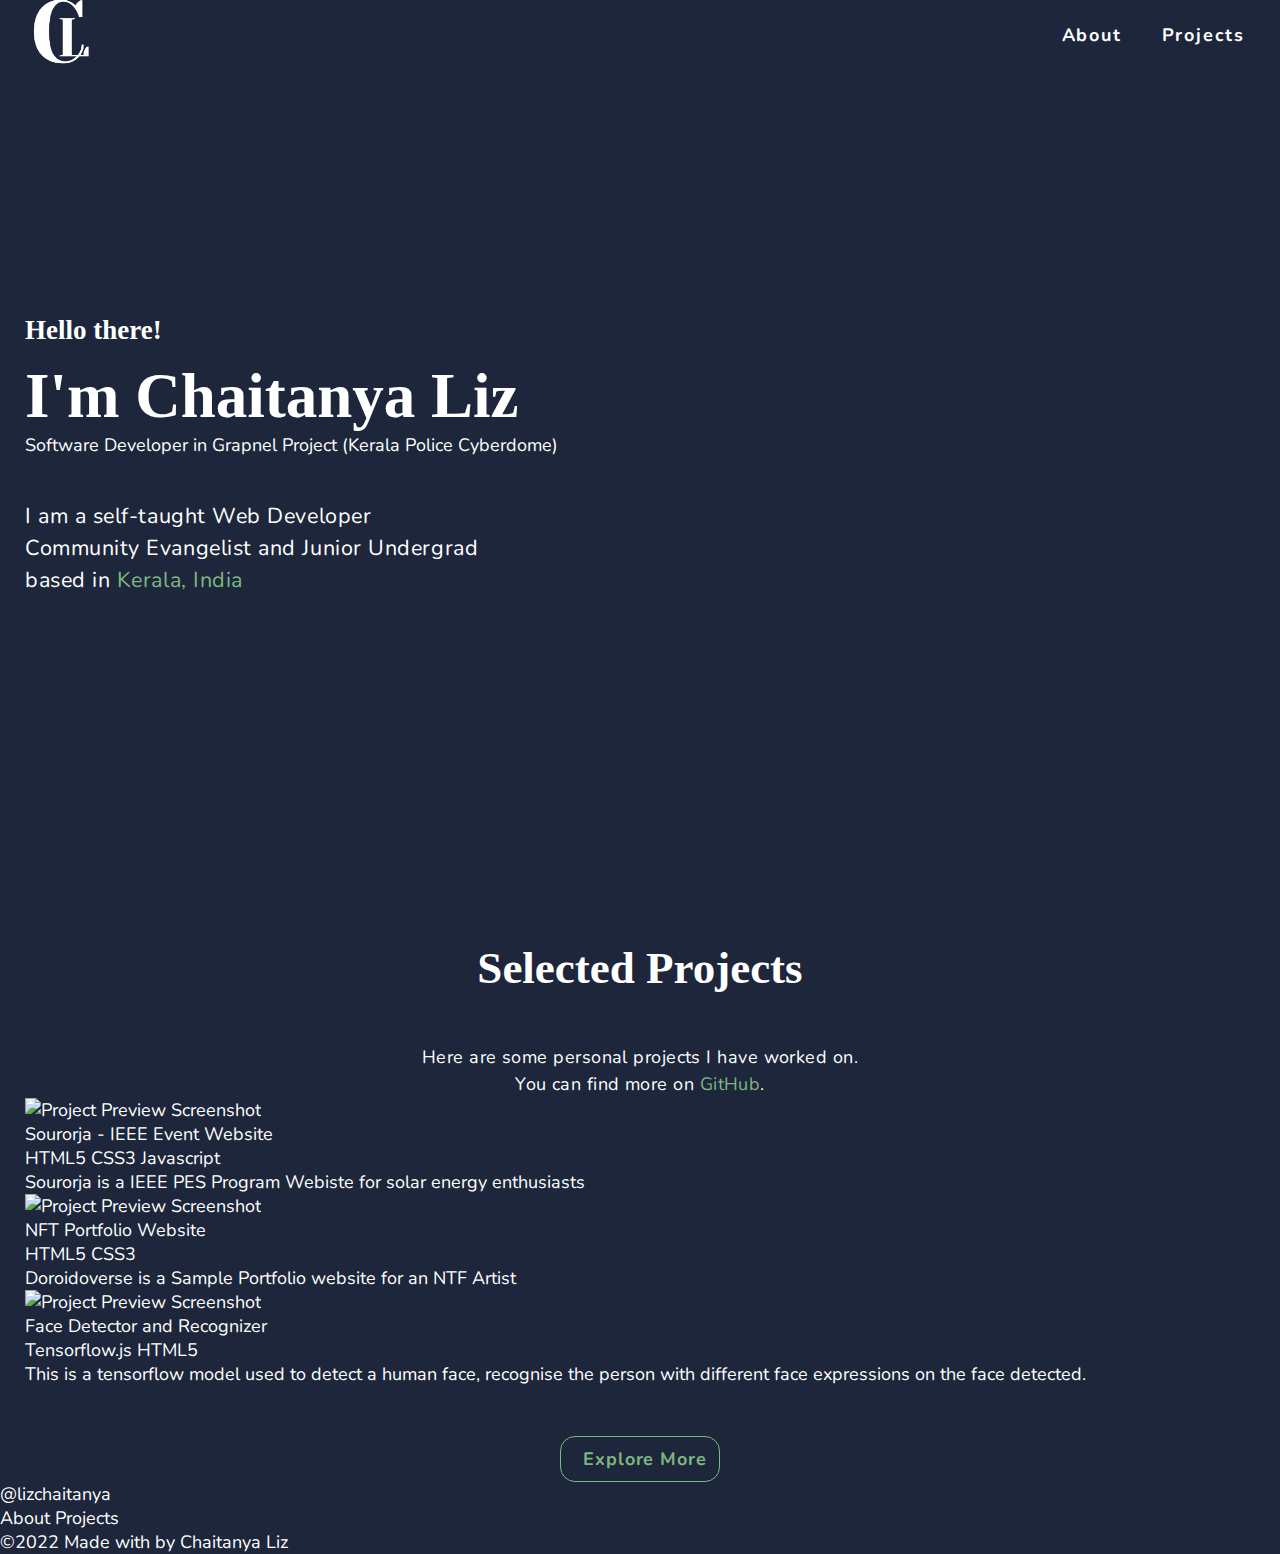
==== index.html @ b1881e9a "add about intro" ====
<!DOCTYPE html>
<html lang="en">

    <head>
        <title>Chaitanya Liz</title>
        
        <meta charset="UTF-8">
        <meta http-equiv="X-UA-Compatible" content="IE=edge">
        <meta name="viewport" content="width=device-width, initial-scale=1, shrink-to-fit=no">

        <link rel="canonical" href="https://lizchaitanya.live" />

        <link rel="preconnect" href="https://fonts.googleapis.com">
        <link rel="preconnect" href="https://fonts.gstatic.com" crossorigin>
        <link href="https://fonts.googleapis.com/css2?family=Nunito&family=Permanent+Marker&display=swap" rel="stylesheet">


        <link rel="stylesheet"
            href="https://cdnjs.cloudflare.com/ajax/libs/font-awesome/5.15.3/css/all.min.css"
            integrity="sha512-iBBXm8fW90+nuLcSKlbmrPcLa0OT92xO1BIsZ+ywDWZCvqsWgccV3gFoRBv0z+8dLJgyAHIhR35VZc2oM/gI1w=="
            crossorigin="anonymous" referrerpolicy="no-referrer" />

        <link rel="stylesheet" href="./css/main.css" type="text/css">
        <link rel="stylesheet" href="./css/header.css" type="text/css">
        <link rel="stylesheet" href="./css/home.css" type="text/css">
        <link rel="stylesheet" href="./css/projects.css" type="text/css">
        <link rel="stylesheet" href="./css/footer.css" type="text/css">

        <!-- favicon -->
        <link rel="apple-touch-icon" sizes="180x180" href="./favicon_io/apple-touch-icon.png">
        <link rel="icon" type="image/png" sizes="32x32" href="./favicon_io/favicon-32x32.png">
        <link rel="icon" type="image/png" sizes="16x16" href="./favicon_io/favicon-16x16.png">
        <link rel="manifest" href="./favicon_io/site.webmanifest">
        
        <meta name="msapplication-TileColor" content="#da532c">
        <meta name="theme-color" content="#ffffff">

        <!--Font Awesome-->
        <script src="https://kit.fontawesome.com/1117d180a4.js" crossorigin="anonymous"></script>

    </head>

    <body>
        <header class="header">
            <a href="/"><img src="./logo.png" width="100"></a>
            <nav class="nav">
                <div class="toggle"><i class="fas fa-bars"></i></div>
                <ul class="nav-menu">
                    <li class="nav-item"><a href="about.html">About</a></li>
                    <li class="nav-item"><a href="projects.html">Projects</a></li>
                </ul>
            </nav>
        </header>

        <main class="main-container home-section">
            <section id="home">
                <div class="landing-page-details">
                    <h1 class="small-title">Hello there!</h1>
                    <h2 class="big-title">I'm Chaitanya Liz</h2>
                    <h4 class="medium-title">Software Developer in Grapnel Project (Kerala Police Cyberdome)</h4>
                    <div class="short-bio">
                        <p>I am a self-taught Web Developer<br/>Community Evangelist and Junior Undergrad
                            <br/>based in <a class="green">Kerala, India</a></p>
                    </div>
                </div>
                <div class="landing-page-socials">
                    <ul>
                        <li class="social-link">
                            <a href="https://www.linkedin.com/in/lizchaitanya" aria-label="LinkedIn"
                                target="_blank">
                                <i class="fab fa-linkedin-in"></i>
                            </a>
                        </li>
                        <li class="social-link">
                            <a href="https://github.com/CLiz17" aria-label="GitHub"
                                target="_blank">
                                <i class="fab fa-github"></i>
                            </a>
                        </li>
                        <li class="social-link">
                            <a href="https://twitter.com/lizchaitanya" aria-label="Twitter"
                                target="_blank">
                                <i class="fab fa-twitter"></i>
                            </a>
                        </li>
                        <li class="social-link">
                            <a href="https://www.instagram.com/lizchaitanya/" aria-label="Instagram"
                                target="_blank">
                                <i class="fab fa-instagram"></i>
                            </a>
                        </li>
                        <li class="social-link">
                            <a href="https://www.youtube.com/channel/UChRjZZFEoZKk3LlcdcoYLPg" aria-label="Instagram"
                                target="_blank">
                                <i class="fab fa-youtube"></i>
                            </a>
                        </li>
                    </ul>
                </div>
            </section>
            <section class="projects" id="select-projects">
                <h2>Selected Projects</h2>
                <p class="section-description">
                    Here are some personal projects I have worked on.<br>
                    You can find more on <a class="green"
                        href="https://github.com/CLiz17">GitHub</a>.
                </p>
                <div class="project-cards-container">
                    <div class="card">
                        <img src="./project/sourorja.png"
                            alt="Project Preview Screenshot" class="card-preview-img">
                        <div class="card-info">
                            <div class="title-and-links">
                                <span class="project-title">
                                    Sourorja - IEEE Event Website 
                                </span>
                                <div class="project-links">
                                    <a href="http://sourorja2.0.ieeesbnssce.org/">
                                        <i class="fas fa-external-link-alt"></i>
                                    </a>
                                    <a href="https://github.com/CLiz17/Sourorja-2.0">
                                        <i class="fab fa-github"></i>
                                    </a>
                                </div>
                            </div>
                            <div class="project-skills">
                                <span>HTML5</span>
                                <span>CSS3</span>
                                <span>Javascript</span>
                            </div>
                            <p class="project-description">
                                Sourorja is a IEEE PES Program Webiste for solar energy enthusiasts
                            </p>
                        </div>
                    </div>
                    <!-- <div class="card">
                        <img src="./project/pygrammers.png"
                            alt="Project Preview Screenshot" class="card-preview-img">
                        <div class="card-info">
                            <div class="title-and-links">
                                <span class="project-title">
                                    Community Website
                                </span>
                                <div class="project-links">
                                    <a href="https://cliz17.github.io/pygrammers-org.github.io/">
                                        <i class="fas fa-external-link-alt"></i>
                                    </a>
                                    <a href="https://github.com/CLiz17/pygrammers-org.github.io">
                                        <i class="fab fa-github"></i>
                                    </a>
                                </div>
                            </div>
                            <div class="project-skills">
                                <span>HTML5</span>
                                <span>CSS3</span>
                            </div>
                            <p class="project-description">
                                Pygrammers is Communtiy Website of a Python Group
                            </p>
                        </div>
                    </div> -->
                    <!--<div class="card">
                        <img src="./project/shruthi.png"
                            alt="Project Preview Screenshot" class="card-preview-img">
                        <div class="card-info">
                            <div class="title-and-links">
                                <span class="project-title">
                                    Shruthi - IEEE Event Website
                                </span>
                                <div class="project-links">
                                    <a href="https://cliz17.github.io/shruthi/">
                                        <i class="fas fa-external-link-alt"></i>
                                    </a>
                                    <a href="https://github.com/CLiz17/shruthi">
                                        <i class="fab fa-github"></i>
                                    </a>
                                </div>
                            </div>
                            <div class="project-skills">
                                <span>HTML5</span>
                                <span>CSS3</span>
                                <span>JavaScript</span>
                            </div>
                            <p class="project-description">
                               Shruthi is a IEEE SIGHT Event Website for providing Educational Audio Textbooks
                               for students who are specially abled 
                            </p>
                        </div>
                    </div>-->
                    <div class="card">
                        <img src="./project/doroidoverse.png"
                            alt="Project Preview Screenshot" class="card-preview-img">
                        <div class="card-info">
                            <div class="title-and-links">
                                <span class="project-title">
                                    NFT Portfolio Website
                                </span>
                                <div class="project-links">
                                    <a href="https://cliz17.github.io/doroidoverse-nft/">
                                        <i class="fas fa-external-link-alt"></i>
                                    </a>
                                    <a href="https://github.com/CLiz17/doroidoverse-nft">
                                        <i class="fab fa-github"></i>
                                    </a>
                                </div>
                            </div>
                            <div class="project-skills">
                                <span>HTML5</span>
                                <span>CSS3</span>
                            </div>
                            <p class="project-description">
                                Doroidoverse is a Sample Portfolio website for an NTF Artist
                            </p>
                        </div>
                    </div>
                    <div class="card">
                        <img src="./project/face-recog.png"
                            alt="Project Preview Screenshot" class="card-preview-img">
                        <div class="card-info">
                            <div class="title-and-links">
                                <span class="project-title">
                                    Face Detector and Recognizer 
                                </span>
                                <div class="project-links">
                                    <a href="https://www.youtube.com/watch?v=Dyr_9qOz_q0">
                                        <i class="fas fa-external-link-alt"></i>
                                    </a>
                                    <a href="https://github.com/CLiz17/face-detection-and-recognition">
                                        <i class="fab fa-github"></i>
                                    </a>
                                </div>
                            </div>
                            <div class="project-skills">
                                <span>Tensorflow.js</span>
                                <span>HTML5</span>
                            </div>
                            <p class="project-description">
                                This is a tensorflow model used to detect a human face,
                                recognise the person with different face expressions on the face detected.
                            </p>
                        </div>
                    </div>
                </div>
                <div class="cta-container">
                    <a href="projects.html" class="cta">
                        <span>Explore More</span>
                    </a>
                </div>
            </section>
        </main>

        <footer class="footer-container">
            <div class="footer">
                <div class="footer-column">
                    <a href="/" class="footer-logo">@lizchaitanya</a>
                    <div class="socials">
                        <ul>
                            <li class="social-link">
                                <a href="https://www.linkedin.com/in/lizchaitanya/"
                                    aria-label="LinkedIn" target="_blank">
                                    <i class="fab fa-linkedin-in"></i>
                                </a>
                            </li>
                            <li class="social-link">
                                <a href="https://github.com/CLiz17" aria-label="GitHub"
                                    target="_blank">
                                    <i class="fab fa-github"></i>
                                </a>
                            </li>
                            <li class="social-link">
                                <a href="https://twitter.com/lizchaitanya" aria-label="Twitter"
                                    target="_blank">
                                    <i class="fab fa-twitter"></i>
                                </a>
                            </li>
                            <li class="social-link">
                                <a href="https://instagram.com/lizchaitanya" aria-label="Instagram"
                                    target="_blank">
                                    <i class="fab fa-instagram"></i>
                                </a>
                            </li>
                            <li class="social-link">
                            <a href="https://www.youtube.com/channel/UChRjZZFEoZKk3LlcdcoYLPg" aria-label="Instagram"
                                target="_blank">
                                <i class="fab fa-youtube"></i>
                            </a>
                        </li>
                        </ul>
                    </div>
                </div>
                <div class="footer-column">
                    <a href="about.html" class="footer-button">
                        About
                    </a>
                    <a href="projects.html" class="footer-button">
                        Projects
                    </a>
                </div>
            </div>
            <p class="copyright" style="color: white;">
                &copy;2022 Made with <i class="fa fa-heart-o" aria-hidden="true"></i> by Chaitanya Liz
            </p>
        </footer>

        <script src="./js/main.js"></script>
    </body>

</html>
---- css/main.css ----
* {
    margin: 0;
    padding: 0;
    box-sizing: border-box;
    font-family: 'Nunito', sans-serif;
    font-size: 18px;
    font-weight: 400;
    color: #FFFFFF;
    scroll-behavior: smooth;
}

body {
    background-color: #1D263B;
}

h1, h2, h3 {
    font-family: 'Comforter Brush', cursive;
}

a .header-logo{
    font-family: 'Comforter Brush', cursive;
}

h2 {
    margin: 0 auto;
    text-align: center;
    font-size: 1.75em;
    font-weight: 700;
}

h3 {
    margin: 0 auto;
    text-align: center;
    font-size: 1.4em;
    font-weight: 700;
    letter-spacing: 0.1em;
}

a, span {
    font-family: inherit;
    font-size: inherit;
    font-weight: inherit;
}

.green {
    font-family: inherit;
    font-size: inherit;
    font-weight: inherit;
    color: #7EB77F;
    text-decoration: none;
}

.bold {
    font-weight: 700;
}

ul {
    list-style-type: none;
}

.social-link a i {
    transition: all 0.2s ease;
}

.social-link a i:hover {
    color: #7EB77F;
}

.main-container {
    margin: 0 auto;
    padding: 0 25px;
    text-align: center;
    max-width: 1600px;
}

section {
    margin: 0 auto;
    display: flex;
    flex-direction: column;
    justify-content: center;
    text-align: left;
    padding-top: 8vh;
}

section .hyperlink {
    color: #7EB77F;
    font-weight: 700;
    text-decoration: none;
    transition: all 0.2s ease;
}

section .hyperlink:hover {
    color: #7EB77F;
}

.section-description {
    margin: 50px auto 0 auto;
    text-align: center;
    max-width: 1000px;
    line-height: 1.5em;
    letter-spacing: 0.025em;
}

.page-title {
    margin: 0 auto;
    display: flex;
    justify-content: center;
    align-items: center;
}

.page-title img {
    height: 40px;
    width: auto;
    margin-right: 20px;
}

@media only screen and (min-width: 768px) {
    h2 {
        font-size: 2.5em;
    }
    h3 {
        font-size: 2em;
    }
}
---- css/header.css ----
a {
    text-decoration: none;
}

header {
    margin: 0 auto;
    width: 100%;
    max-width: 1600px;
    display: flex;
    flex-direction: row;
    justify-content: space-between;
    text-align: center;
    align-items: center;
    height: 70px;
    padding: 0 15px;
    z-index: 2;
    background-color: #1D263B;
}

.header-logo img{
    width:7%;
    align-items: left;
}

.nav-menu {
    list-style-type: none;
    position: absolute;
    display: flex;
    justify-content: space-evenly;
    flex-direction: column;
    align-items: center;
    left: 0;
}

.nav-item {
    text-align: center;
    display: none;
}

.nav-item a {
    display: block;
    padding: 20px;
    font-weight: 700;
    width: 100vw;
    letter-spacing: 0.1em;
    transition: all 0.2s ease;
    color: #1D263B;
}

.nav-item a:hover, .nav-item a:focus {
    color: #7EB77F;
    text-decoration: none;
}

.active {
    background-color: white;
}

.active .nav-item {
    display: block;
}

.toggle {
    padding: 1.1em;
}

.toggle i {
    font-size: 2em;
}

@media only screen and (min-width: 768px) {
    .nav {
        display: flex;
        text-align: center;
        justify-content: space-between;
        align-items: center;
    }
    .nav-menu {
        position: relative;
        align-items: center;
        flex-direction: row;
        background-color: #1D263B;
        height: fit-content;
        height: -moz-fit-content;
    }
    .nav-item {
        position: relative;
        display: block;
        width: fit-content;
        width: -moz-fit-content;
        margin: 0;
    }
    .nav-item a {
        width: fit-content;
        width: -moz-fit-content;
        color: #FFFFFF;
    }
    .toggle {
        display: none;
    }
}
---- css/home.css ----
.main-container {
    margin: -100px auto 0 auto;
}

/* --- LANDING PAGE --- */

#home {
    margin: 0 auto;
    display: flex;
    flex-direction: column;
    align-items: center;
    justify-content: space-between;
    min-height: 100vh;
}

.landing-page-details {
    margin: auto 0;
    display: flex;
    flex-direction: column;
    justify-content: center;
}

.landing-page-socials ul {
    display: flex;
    flex-direction: row;
    margin-bottom: 20px;
}

.landing-page-socials ul li a i {
    font-size: 1.5em;
    padding: 10px;
    margin: 0 5px;
}

.small-title {
    text-align: left;
    font-size: 1.5em;
    font-weight: 700;
    margin-bottom: 0.5em;
}

.big-title {
    margin: 0;
    text-align: left;
    font-weight: 700;
    font-size: 2.75em;
    letter-spacing: 0;
}

.my-name {
    letter-spacing: 0.1em;
    font-family: 'Fira Code', monospace;
}

h3 {
    margin: 5px 0 0 0;
    text-align: left;
}

h3 em {
    color: white;
    letter-spacing: 0.05em;
}

h3 a:hover {
    color: #7EB77F;
    text-decoration: none;
}

.short-bio {
    margin-top: 1em;
    display: flex;
    flex-direction: column;
    align-items: flex-start;
}

.short-bio p {
    margin-top: 25px;
    font-size: 1.2em;
    line-height: 1.5em;
    letter-spacing: 0.025em;
}

.cta-container {
    margin: 0 auto;
}

.cta {
    display: flex;
    text-align: center;
    align-items: center;
    width: fit-content;
    width: -moz-fit-content;
    padding: 10px 12px;
    border-radius: 15px;
    border: 1px solid #7EB77F;
    font-weight: 700;
    letter-spacing: 0.05em;
    color: #7EB77F;
    background-color: #1D263B;
    margin-top: 50px;
    transition: all 0.2s ease;
    cursor: pointer;
}

.cta img {
    height: 25px;
    width: 25px;
}

.cta span {
    margin-left: 10px;
    color: #7EB77F;
    font-weight: 700;
}

.email-button {
    border: 1px solid #7EB77F;
    background-color: #7EB77F;
}

.cta:hover {
    color: #7EB77F;
    border: 1px solid #7EB77F;
    background-color: #1D263B;
    padding: 10px 20px;
}

.art-me {
    display: none;
    height: 350px;
    opacity: 50%;
}

.art-me img {
    height: 100%;
}

@media only screen and (min-width: 768px) {
    .big-title {
        font-size: 3.5em;
    }
    .short-bio {
        max-width: 90%;
    }
    .art-me {
        display: block;
    }
    #home {
        flex-direction: row;
    }
    .landing-page-socials ul {
        flex-direction: column;
    }
    .landing-page-socials ul li a i {
        margin: 5px 0;
    }
    .email-container {
        margin: 0;
    }
}

@media only screen and (min-width: 1000px) {
    #home {
        gap: 10%;
    }
}
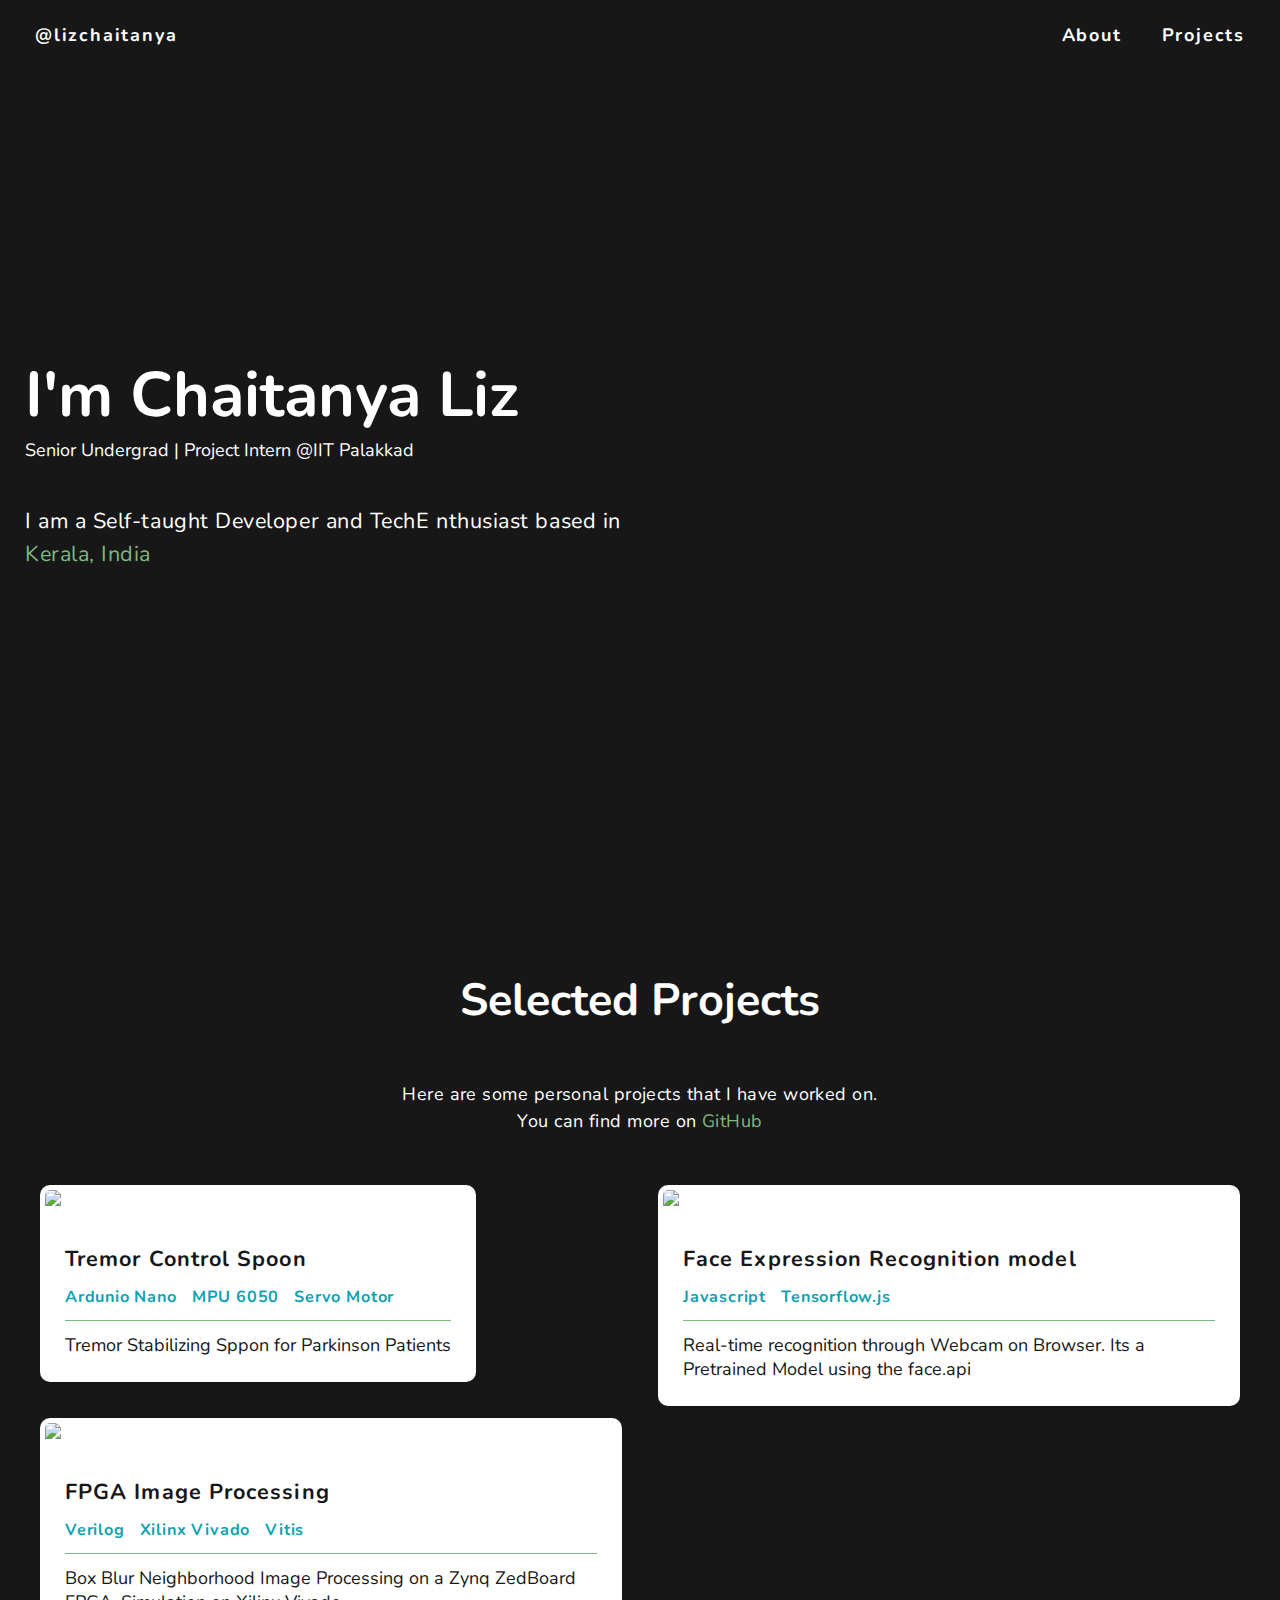
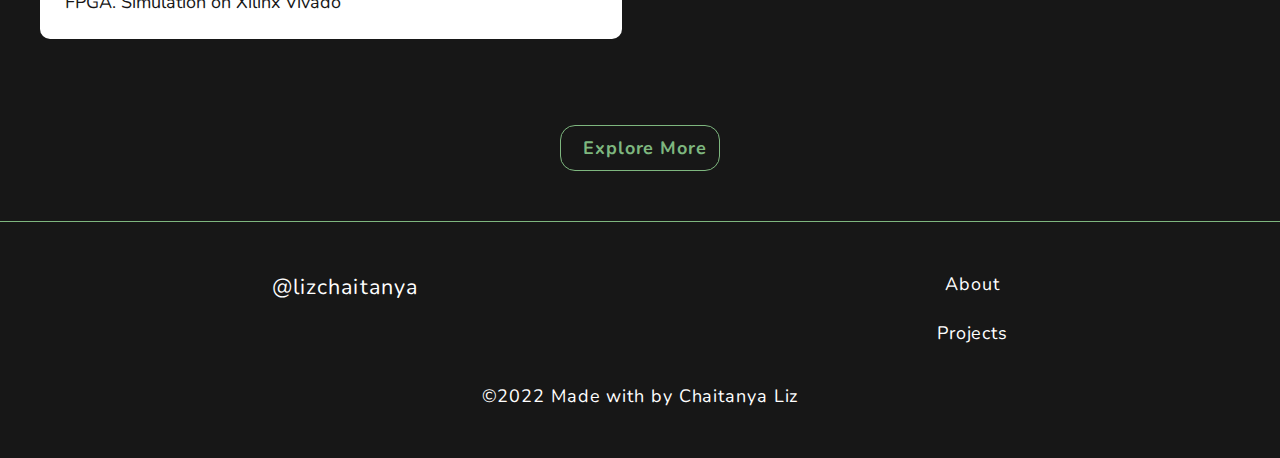
==== commit 1682426e: "Fix host issues" ====
--- a/index.html
+++ b/index.html
@@ -2,7 +2,7 @@
 <html lang="en">
 
     <head>
-        <title>Chaitanya Liz</title>
+        <title>Liz's Portfolio</title>
         
         <meta charset="UTF-8">
         <meta http-equiv="X-UA-Compatible" content="IE=edge">
@@ -12,8 +12,7 @@
 
         <link rel="preconnect" href="https://fonts.googleapis.com">
         <link rel="preconnect" href="https://fonts.gstatic.com" crossorigin>
-        <link href="https://fonts.googleapis.com/css2?family=Nunito&family=Permanent+Marker&display=swap" rel="stylesheet">
-
+        <link href="https://fonts.googleapis.com/css2?family=Nunito&display=swap" rel="stylesheet">
 
         <link rel="stylesheet"
             href="https://cdnjs.cloudflare.com/ajax/libs/font-awesome/5.15.3/css/all.min.css"
@@ -27,10 +26,10 @@
         <link rel="stylesheet" href="./css/footer.css" type="text/css">
 
         <!-- favicon -->
-        <link rel="apple-touch-icon" sizes="180x180" href="./favicon_io/apple-touch-icon.png">
-        <link rel="icon" type="image/png" sizes="32x32" href="./favicon_io/favicon-32x32.png">
-        <link rel="icon" type="image/png" sizes="16x16" href="./favicon_io/favicon-16x16.png">
-        <link rel="manifest" href="./favicon_io/site.webmanifest">
+        <link rel="apple-touch-icon" sizes="180x180" href="/favicon_io/apple-touch-icon.png">
+        <link rel="icon" type="image/png" sizes="32x32" href="/favicon_io/favicon-32x32.png">
+        <link rel="icon" type="image/png" sizes="16x16" href="/favicon_io/favicon-16x16.png">
+        <link rel="manifest" href="/favicon_io/site.webmanifest">
         
         <meta name="msapplication-TileColor" content="#da532c">
         <meta name="theme-color" content="#ffffff">
@@ -42,7 +41,9 @@
 
     <body>
         <header class="header">
-            <a href="/"><img src="./logo.png" width="100"></a>
+            <ul>
+                <li class="nav-item"><a href="/">@lizchaitanya</a></li>
+            </ul>
             <nav class="nav">
                 <div class="toggle"><i class="fas fa-bars"></i></div>
                 <ul class="nav-menu">
@@ -55,12 +56,10 @@
         <main class="main-container home-section">
             <section id="home">
                 <div class="landing-page-details">
-                    <h1 class="small-title">Hello there!</h1>
                     <h2 class="big-title">I'm Chaitanya Liz</h2>
-                    <h4 class="medium-title">Software Developer in Grapnel Project (Kerala Police Cyberdome)</h4>
+                    <h4 class="medium-title">Senior Undergrad | Project Intern @IIT Palakkad</h4>
                     <div class="short-bio">
-                        <p>I am a self-taught Web Developer<br/>Community Evangelist and Junior Undergrad
-                            <br/>based in <a class="green">Kerala, India</a></p>
+                        <p>I am a Self-taught Developer and TechE nthusiast based in <a class="green">Kerala, India</a></p>
                     </div>
                 </div>
                 <div class="landing-page-socials">
@@ -90,7 +89,7 @@
                             </a>
                         </li>
                         <li class="social-link">
-                            <a href="https://www.youtube.com/channel/UChRjZZFEoZKk3LlcdcoYLPg" aria-label="Instagram"
+                            <a href="https://www.youtube.com/channel/UChRjZZFEoZKk3LlcdcoYLPg" aria-label="Youtube"
                                 target="_blank">
                                 <i class="fab fa-youtube"></i>
                             </a>
@@ -101,146 +100,92 @@
             <section class="projects" id="select-projects">
                 <h2>Selected Projects</h2>
                 <p class="section-description">
-                    Here are some personal projects I have worked on.<br>
+                    Here are some personal projects that I have worked on.<br>
                     You can find more on <a class="green"
-                        href="https://github.com/CLiz17">GitHub</a>.
+                        href="https://github.com/CLiz17">GitHub</a>
                 </p>
+
                 <div class="project-cards-container">
+            
                     <div class="card">
-                        <img src="./project/sourorja.png"
-                            alt="Project Preview Screenshot" class="card-preview-img">
+                        <img src="/img/project/tremor.jpg" alt="Project Preview Screenshot" class="card-preview-img">
                         <div class="card-info">
                             <div class="title-and-links">
                                 <span class="project-title">
-                                    Sourorja - IEEE Event Website 
+                                    Tremor Control Spoon
                                 </span>
                                 <div class="project-links">
-                                    <a href="http://sourorja2.0.ieeesbnssce.org/">
+                                    <a href="https://github.com/CLiz17/tremor-stabilising-spoon">
                                         <i class="fas fa-external-link-alt"></i>
                                     </a>
-                                    <a href="https://github.com/CLiz17/Sourorja-2.0">
+                                    <a href="https://github.com/CLiz17/tremor-stabilisation">
                                         <i class="fab fa-github"></i>
-                                    </a>
+                                    </a>  
                                 </div>
                             </div>
                             <div class="project-skills">
-                                <span>HTML5</span>
-                                <span>CSS3</span>
-                                <span>Javascript</span>
+                                <span>Ardunio Nano</span>
+                                <span>MPU 6050</span>
+                                <span>Servo Motor</span>
                             </div>
                             <p class="project-description">
-                                Sourorja is a IEEE PES Program Webiste for solar energy enthusiasts
+                                Tremor Stabilizing Sppon for Parkinson Patients
                             </p>
                         </div>
                     </div>
-                    <!-- <div class="card">
-                        <img src="./project/pygrammers.png"
-                            alt="Project Preview Screenshot" class="card-preview-img">
+
+                    <div class="card">
+                        <img src="/img/project/lena-grey.png" alt="Project Preview Screenshot" class="card-preview-img">
                         <div class="card-info">
                             <div class="title-and-links">
                                 <span class="project-title">
-                                    Community Website
+                                    FPGA Image Processing
                                 </span>
                                 <div class="project-links">
-                                    <a href="https://cliz17.github.io/pygrammers-org.github.io/">
-                                        <i class="fas fa-external-link-alt"></i>
-                                    </a>
-                                    <a href="https://github.com/CLiz17/pygrammers-org.github.io">
+                                    <a href="https://github.com/CLiz17/image-processing-ip">
                                         <i class="fab fa-github"></i>
                                     </a>
                                 </div>
                             </div>
                             <div class="project-skills">
-                                <span>HTML5</span>
-                                <span>CSS3</span>
+                                <span>Verilog</span>
+                                <span>Xilinx Vivado</span>
+                                <span>Vitis</span>
                             </div>
                             <p class="project-description">
-                                Pygrammers is Communtiy Website of a Python Group
+                                Box Blur Neighborhood Image Processing on a Zynq ZedBoard FPGA. Simulation on Xilinx Vivado
                             </p>
                         </div>
-                    </div> -->
-                    <!--<div class="card">
-                        <img src="./project/shruthi.png"
-                            alt="Project Preview Screenshot" class="card-preview-img">
+                    </div>
+                    
+                    <div class="card">
+                        <img src="/img/project/face-recog.png" alt="Project Preview Screenshot" class="card-preview-img">
                         <div class="card-info">
                             <div class="title-and-links">
                                 <span class="project-title">
-                                    Shruthi - IEEE Event Website
+                                    Face Expression Recognition model
                                 </span>
                                 <div class="project-links">
-                                    <a href="https://cliz17.github.io/shruthi/">
+                                    <a href="https://youtu.be/Dyr_9qOz_q0?si=Ph6S_kVyVoYjlH4I">
                                         <i class="fas fa-external-link-alt"></i>
                                     </a>
-                                    <a href="https://github.com/CLiz17/shruthi">
+                                    <a href="https://github.com/CLiz17/facial-expression-detection">
                                         <i class="fab fa-github"></i>
                                     </a>
                                 </div>
                             </div>
                             <div class="project-skills">
-                                <span>HTML5</span>
-                                <span>CSS3</span>
-                                <span>JavaScript</span>
+                                <span>Javascript</span>
+                                <span>Tensorflow.js</span>
                             </div>
                             <p class="project-description">
-                               Shruthi is a IEEE SIGHT Event Website for providing Educational Audio Textbooks
-                               for students who are specially abled 
+                                Real-time recognition through Webcam on Browser. Its a Pretrained Model using the face.api
                             </p>
                         </div>
-                    </div>-->
-                    <div class="card">
-                        <img src="./project/doroidoverse.png"
-                            alt="Project Preview Screenshot" class="card-preview-img">
-                        <div class="card-info">
-                            <div class="title-and-links">
-                                <span class="project-title">
-                                    NFT Portfolio Website
-                                </span>
-                                <div class="project-links">
-                                    <a href="https://cliz17.github.io/doroidoverse-nft/">
-                                        <i class="fas fa-external-link-alt"></i>
-                                    </a>
-                                    <a href="https://github.com/CLiz17/doroidoverse-nft">
-                                        <i class="fab fa-github"></i>
-                                    </a>
-                                </div>
-                            </div>
-                            <div class="project-skills">
-                                <span>HTML5</span>
-                                <span>CSS3</span>
-                            </div>
-                            <p class="project-description">
-                                Doroidoverse is a Sample Portfolio website for an NTF Artist
-                            </p>
-                        </div>
-                    </div>
-                    <div class="card">
-                        <img src="./project/face-recog.png"
-                            alt="Project Preview Screenshot" class="card-preview-img">
-                        <div class="card-info">
-                            <div class="title-and-links">
-                                <span class="project-title">
-                                    Face Detector and Recognizer 
-                                </span>
-                                <div class="project-links">
-                                    <a href="https://www.youtube.com/watch?v=Dyr_9qOz_q0">
-                                        <i class="fas fa-external-link-alt"></i>
-                                    </a>
-                                    <a href="https://github.com/CLiz17/face-detection-and-recognition">
-                                        <i class="fab fa-github"></i>
-                                    </a>
-                                </div>
-                            </div>
-                            <div class="project-skills">
-                                <span>Tensorflow.js</span>
-                                <span>HTML5</span>
-                            </div>
-                            <p class="project-description">
-                                This is a tensorflow model used to detect a human face,
-                                recognise the person with different face expressions on the face detected.
-                            </p>
-                        </div>
-                    </div>
-                </div>
+                    </div>
+                    
+                </div>
+
                 <div class="cta-container">
                     <a href="projects.html" class="cta">
                         <span>Explore More</span>
@@ -280,7 +225,7 @@
                                 </a>
                             </li>
                             <li class="social-link">
-                            <a href="https://www.youtube.com/channel/UChRjZZFEoZKk3LlcdcoYLPg" aria-label="Instagram"
+                            <a href="https://www.youtube.com/channel/UChRjZZFEoZKk3LlcdcoYLPg" aria-label="Youtube"
                                 target="_blank">
                                 <i class="fab fa-youtube"></i>
                             </a>
--- a/css/main.css
+++ b/css/main.css
@@ -10,15 +10,15 @@
 }
 
 body {
-    background-color: #1D263B;
+    background-color: #171717;
 }
 
 h1, h2, h3 {
-    font-family: 'Comforter Brush', cursive;
+    font-family: 'Nunito', sans-serif;
 }
 
 a .header-logo{
-    font-family: 'Comforter Brush', cursive;
+    font-family: 'Nunito', sans-serif;
 }
 
 h2 {
--- a/css/header.css
+++ b/css/header.css
@@ -14,7 +14,7 @@
     height: 70px;
     padding: 0 15px;
     z-index: 2;
-    background-color: #1D263B;
+    background-color: #171717;
 }
 
 .header-logo img{
@@ -44,7 +44,7 @@
     width: 100vw;
     letter-spacing: 0.1em;
     transition: all 0.2s ease;
-    color: #1D263B;
+    color: #171717;
 }
 
 .nav-item a:hover, .nav-item a:focus {
@@ -79,7 +79,7 @@
         position: relative;
         align-items: center;
         flex-direction: row;
-        background-color: #1D263B;
+        background-color: #171717;
         height: fit-content;
         height: -moz-fit-content;
     }
--- a/css/home.css
+++ b/css/home.css
@@ -45,6 +45,7 @@
     font-weight: 700;
     font-size: 2.75em;
     letter-spacing: 0;
+    padding-top: 10px;
 }
 
 .my-name {
@@ -97,7 +98,7 @@
     font-weight: 700;
     letter-spacing: 0.05em;
     color: #7EB77F;
-    background-color: #1D263B;
+    background-color: #171717;
     margin-top: 50px;
     transition: all 0.2s ease;
     cursor: pointer;
@@ -122,7 +123,7 @@
 .cta:hover {
     color: #7EB77F;
     border: 1px solid #7EB77F;
-    background-color: #1D263B;
+    background-color: #171717;
     padding: 10px 20px;
 }
 
--- a/css/projects.css
+++ b/css/projects.css
@@ -0,0 +1,110 @@
+em {
+    color: #171717;
+}
+h1, h2, h3 {
+    font-family: 'Nunito', sans-serif;
+}
+.projects {
+    padding-top: 100px;
+    max-width: 1200px;
+}
+
+.project-cards-container {
+    margin-top: 50px;
+    height: fit-content;
+    height: -moz-fit-content;
+}
+
+.card {
+    display: inline-flex;
+    flex-direction: column;
+    color: #171717;
+}
+
+.card:not(:last-child) {
+    margin: 0 auto 2em auto;
+}
+
+.card-preview-img {
+    max-width: 100%;
+    border-radius: 10px 10px 0 0;
+    padding: 5px;
+    background-color: white;
+}
+
+.card-info {
+    padding: 25px;
+    background-color: #FFFFFF;
+    border-radius: 0 0 10px 10px;
+}
+
+.has-no-preview .card-info {
+    border-radius: 10px;
+}
+
+.title-and-links {
+    display: flex;
+    justify-content: space-between;
+    align-items: center;
+    margin-bottom: 10px;
+}
+
+.project-title {
+    font-size: 1.2em;
+    font-weight: 700;
+    letter-spacing: 0.05em;
+    color: #171717;
+}
+
+.project-links {
+    display: flex;
+    flex-wrap: nowrap;
+}
+
+.project-links a i {
+    padding: 5px;
+}
+
+.project-links a i {
+    color: #171717;
+    font-size: 1.2em;
+    transition: all 0.2s ease;
+}
+
+.project-links a i:hover {
+    font-size: 1.25em;
+    padding: 2px 5px;
+    color: #7EB77F;
+}
+
+.project-links a:last-child {
+    margin-left: 5px;
+}
+
+.project-skills {
+    margin-bottom: 12px;
+    padding-bottom: 12px;
+    border-bottom: 1px solid #7EB77F;
+}
+
+.project-skills span {
+    color: #0FA3B1;
+    font-weight: 700;
+    font-size: 0.9em;
+    letter-spacing: 0.05em;
+}
+
+.project-skills span:not(:last-child) {
+    margin-right: 10px;
+}
+
+.project-description {
+    color: #171717;
+}
+
+@media only screen and (min-width: 768px) {
+    .project-cards-container {
+        column-count: 2;
+        column-gap: 2em;
+    }
+}--- a/css/footer.css
+++ b/css/footer.css
@@ -0,0 +1,88 @@
+.footer-container {
+    border-top: 1px solid #7EB77F;
+    margin: 50px auto;
+    padding-top: 50px;
+}
+
+.footer {
+    margin: 0 auto;
+    padding: 0 25px;
+    display: flex;
+    flex-direction: column;
+    justify-content: center;
+    text-align: center;
+    align-items: center;
+    flex-wrap: wrap;
+    gap: 25px;
+}
+
+.footer-column {
+    margin: 0 auto;
+    display: flex;
+    flex-direction: column;
+    align-items: center;
+    align-self: flex-start;
+}
+
+.footer-logo {
+    font-size: 1.2em;
+    margin-bottom: 5px;
+    letter-spacing: 0.05em;
+}
+
+.socials {
+    margin: 10px 0;
+}
+
+.socials ul {
+    display: flex;
+    flex-direction: row;
+    align-items: center;
+    text-align: center;
+    margin: 15px 0;
+}
+
+.socials ul li:not(:last-child) {
+    margin-right: 12px;
+}
+
+.socials ul li a i {
+    font-size: 1.5em;
+}
+
+.copyright {
+    margin-top:1.5rem;
+    letter-spacing: 0.05em;
+    text-align: center;
+}
+
+.footer-button {
+    display: flex;
+    text-align: center;
+    align-items: center;
+    letter-spacing: 0.05em;
+    transition: all 0.2s ease;
+}
+
+.footer-button:hover {
+    text-decoration: none;
+    color: #7EB77F;
+}
+
+.footer-button:not(:last-child) {
+    margin-bottom: 25px;
+}
+
+.footer-button img {
+    margin-right: 12px;
+}
+
+@media only screen and (min-width: 768px) {
+    .footer {
+        margin: 0 auto;
+        padding: 0 25px;
+        flex-direction: row;
+        justify-content: space-between;
+        max-width: 1600px;
+    }
+}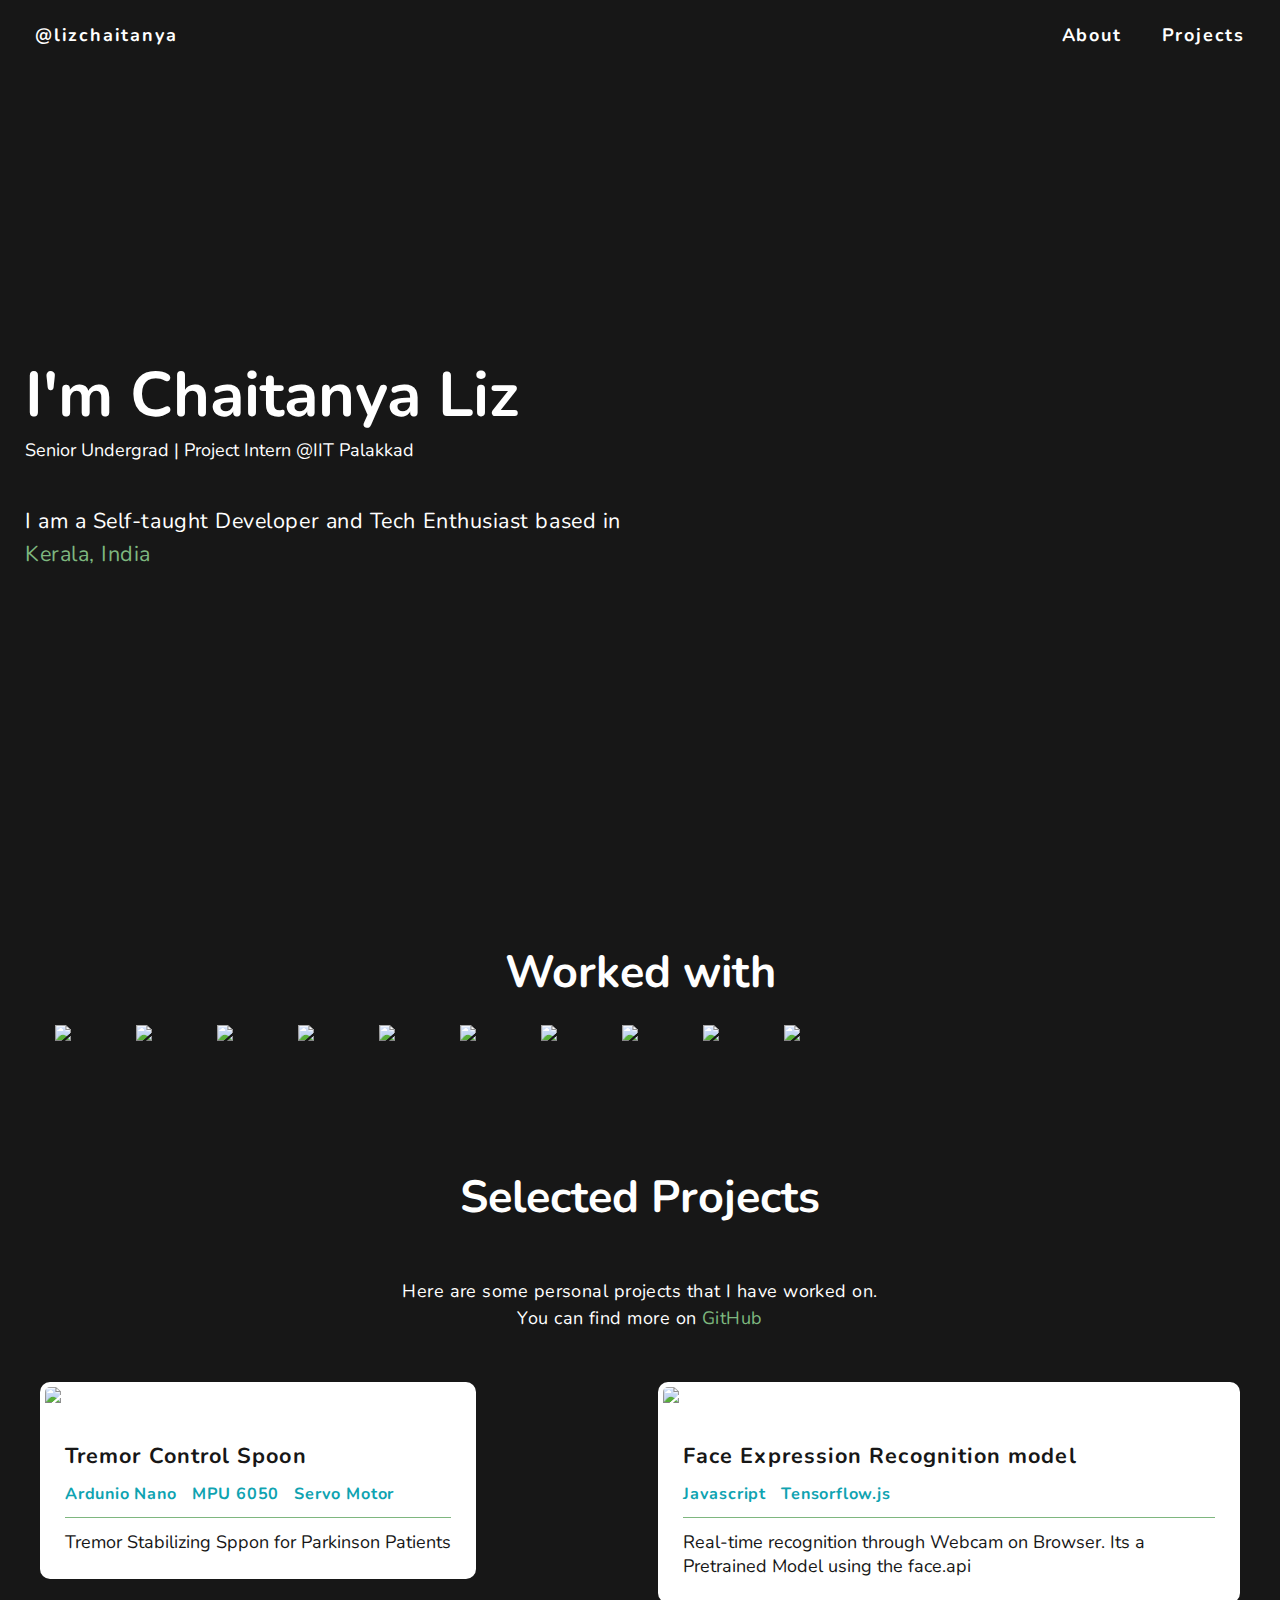
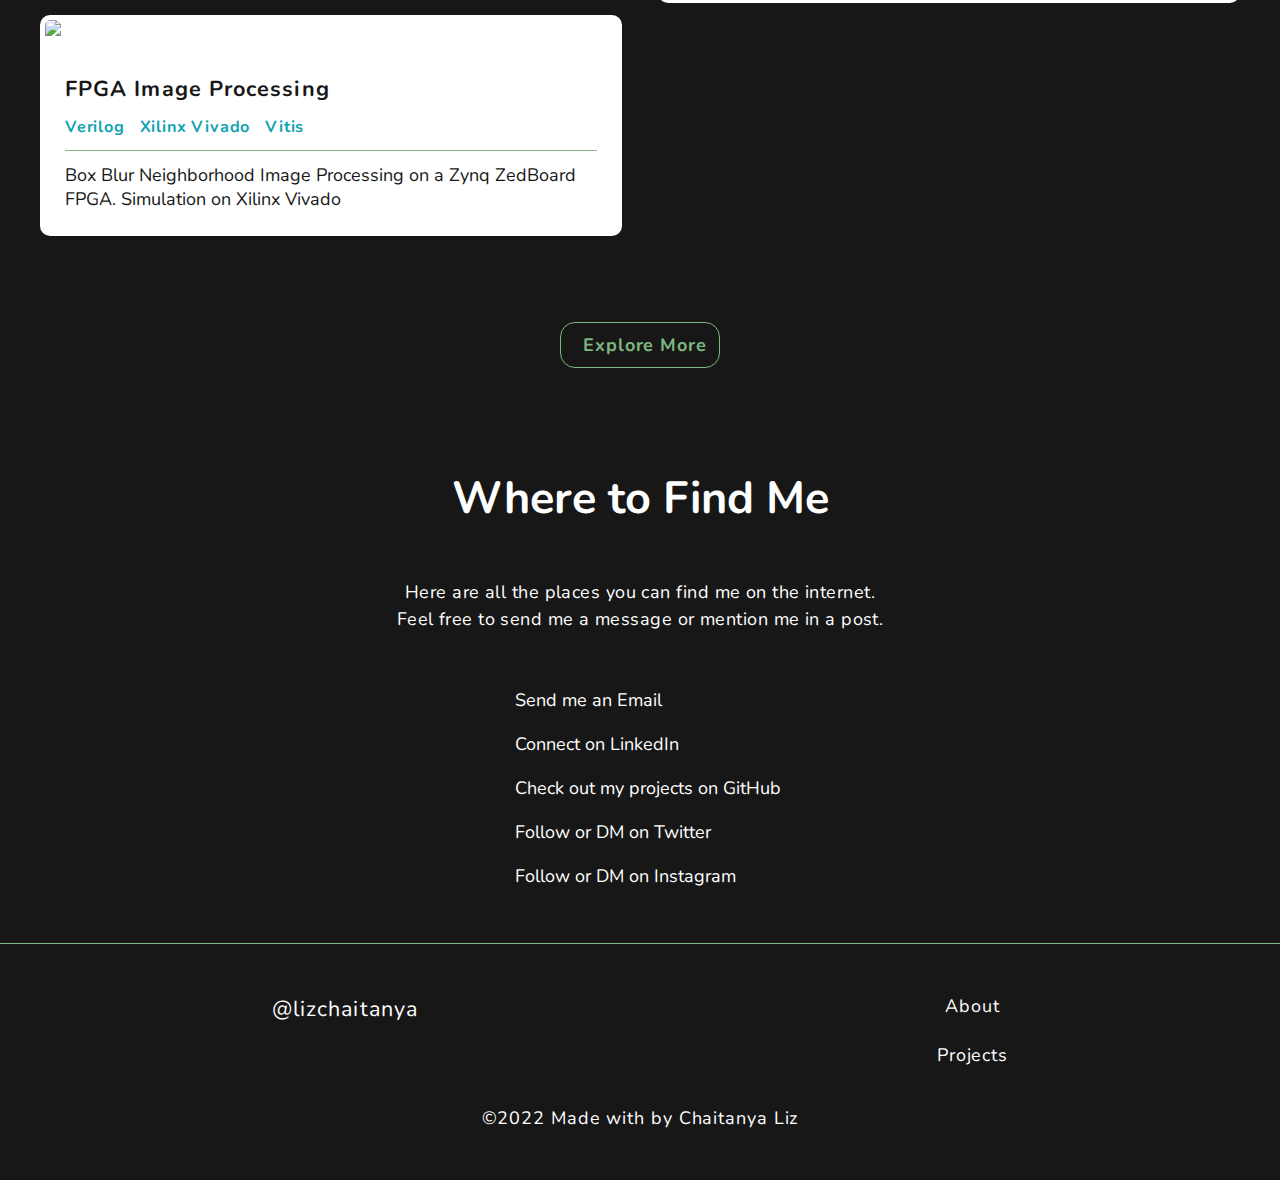
==== commit e6ad72b4: "Add slide logos" ====
--- a/index.html
+++ b/index.html
@@ -59,7 +59,7 @@
                     <h2 class="big-title">I'm Chaitanya Liz</h2>
                     <h4 class="medium-title">Senior Undergrad | Project Intern @IIT Palakkad</h4>
                     <div class="short-bio">
-                        <p>I am a Self-taught Developer and TechE nthusiast based in <a class="green">Kerala, India</a></p>
+                        <p>I am a Self-taught Developer and Tech Enthusiast based in <a class="green">Kerala, India</a></p>
                     </div>
                 </div>
                 <div class="landing-page-socials">
@@ -97,6 +97,28 @@
                     </ul>
                 </div>
             </section>
+            <section id="profile">
+                <div class="page-title">
+                    <h2>Worked with</h>
+                </div>
+                <div class="logos">
+                    <div class="logos-slide">
+                        <img src="./img/org-logo/cyberdome.svg">
+                        <img src="./img/org-logo/mulearn.svg">
+                        <img src="./img/org-logo/py.svg">
+                        <img src="./img/org-logo/edc.svg">
+                        <img src="./img/org-logo/ieee.svg">
+                    </div>
+                    <div class="logos-slide">
+                        <img src="./img/org-logo/cyberdome.svg">
+                        <img src="./img/org-logo/mulearn.svg">
+                        <img src="./img/org-logo/py.svg">
+                        <img src="./img/org-logo/edc.svg">
+                        <img src="./img/org-logo/ieee.svg">
+                    </div>
+                </div>
+            </section>
+
             <section class="projects" id="select-projects">
                 <h2>Selected Projects</h2>
                 <p class="section-description">
@@ -192,6 +214,37 @@
                     </a>
                 </div>
             </section>
+
+            <section class="projects" id="select-projects">
+                <h2>Where to Find Me</h2>
+                <p class="section-description">
+                    Here are all the places you can find me on the
+                    internet.<br>
+                    Feel free to send me a message or mention me in a post.
+                </p>
+                <div class="social-media-list">
+                    <a href="mailto:liz362002@gmail.com" class="social-media-item">
+                        <i class="fas fa-envelope"></i>
+                        Send me an Email
+                    </a>
+                    <a href="https://www.linkedin.com/in/lizchaitanya/" class="social-media-item">
+                        <i class="fab fa-linkedin-in"></i>
+                        Connect on LinkedIn
+                    </a>
+                    <a href="https://github.com/CLiz17" class="social-media-item">
+                        <i class="fab fa-github"></i>
+                        Check out my projects on GitHub
+                    </a>
+                    <a href="https://twitter.com/lizchaitanya" class="social-media-item">
+                        <i class="fab fa-twitter"></i>
+                        Follow or DM on Twitter
+                    </a>
+                    <a href="https://www.instagram.com/lizchaitanya/" class="social-media-item">
+                        <i class="fab fa-instagram"></i>
+                        Follow or DM on Instagram
+                    </a>
+                </div>
+            </section>
         </main>
 
         <footer class="footer-container">
--- a/css/main.css
+++ b/css/main.css
@@ -11,6 +11,10 @@
 
 body {
     background-color: #171717;
+}
+
+section{
+    margin: 20% 0;
 }
 
 h1, h2, h3 {
@@ -114,6 +118,35 @@
     margin-right: 20px;
 }
 
+.social-media-list {
+    margin: 50px auto 0 auto;
+    width: fit-content;
+    width: -moz-fit-content;
+    display: flex;
+    flex-direction: column;
+    text-align: left;
+}
+
+.social-media-item {
+    display: flex;
+    text-align: center;
+    align-items: center;
+    padding: 5px 0;
+}
+
+.social-media-item:hover {
+    color: #7EB77F;
+}
+
+.social-media-item i {
+    margin-right: 15px;
+    font-size: 1.5em;
+}
+
+.social-media-item:not(:last-child) {
+    margin-bottom: 10px;
+}
+
 @media only screen and (min-width: 768px) {
     h2 {
         font-size: 2.5em;
@@ -121,4 +154,14 @@
     h3 {
         font-size: 2em;
     }
+
+    .section-description {
+        margin: 50px 10% 0 10%;
+    }
+}
+
+@media only screen and (min-width: 1100px) {
+    .section-description {
+        margin: 50px auto 0 auto;
+    }
 }--- a/css/home.css
+++ b/css/home.css
@@ -165,4 +165,30 @@
     #home {
         gap: 10%;
     }
+}
+
+@keyframes slide {
+    from {
+        transform: translateX(0);
+    }
+
+    to {
+        transform: translateX(-100%);
+    }
+}
+
+.logos {
+    overflow: hidden;
+    padding: 20px 0;
+    white-space: nowrap;
+}
+
+.logos-slide {
+    display: inline-block;
+    animation: 10s slide infinite linear;
+}
+
+.logos-slide img {
+    height: 75px;
+    margin: 0 30px;
 }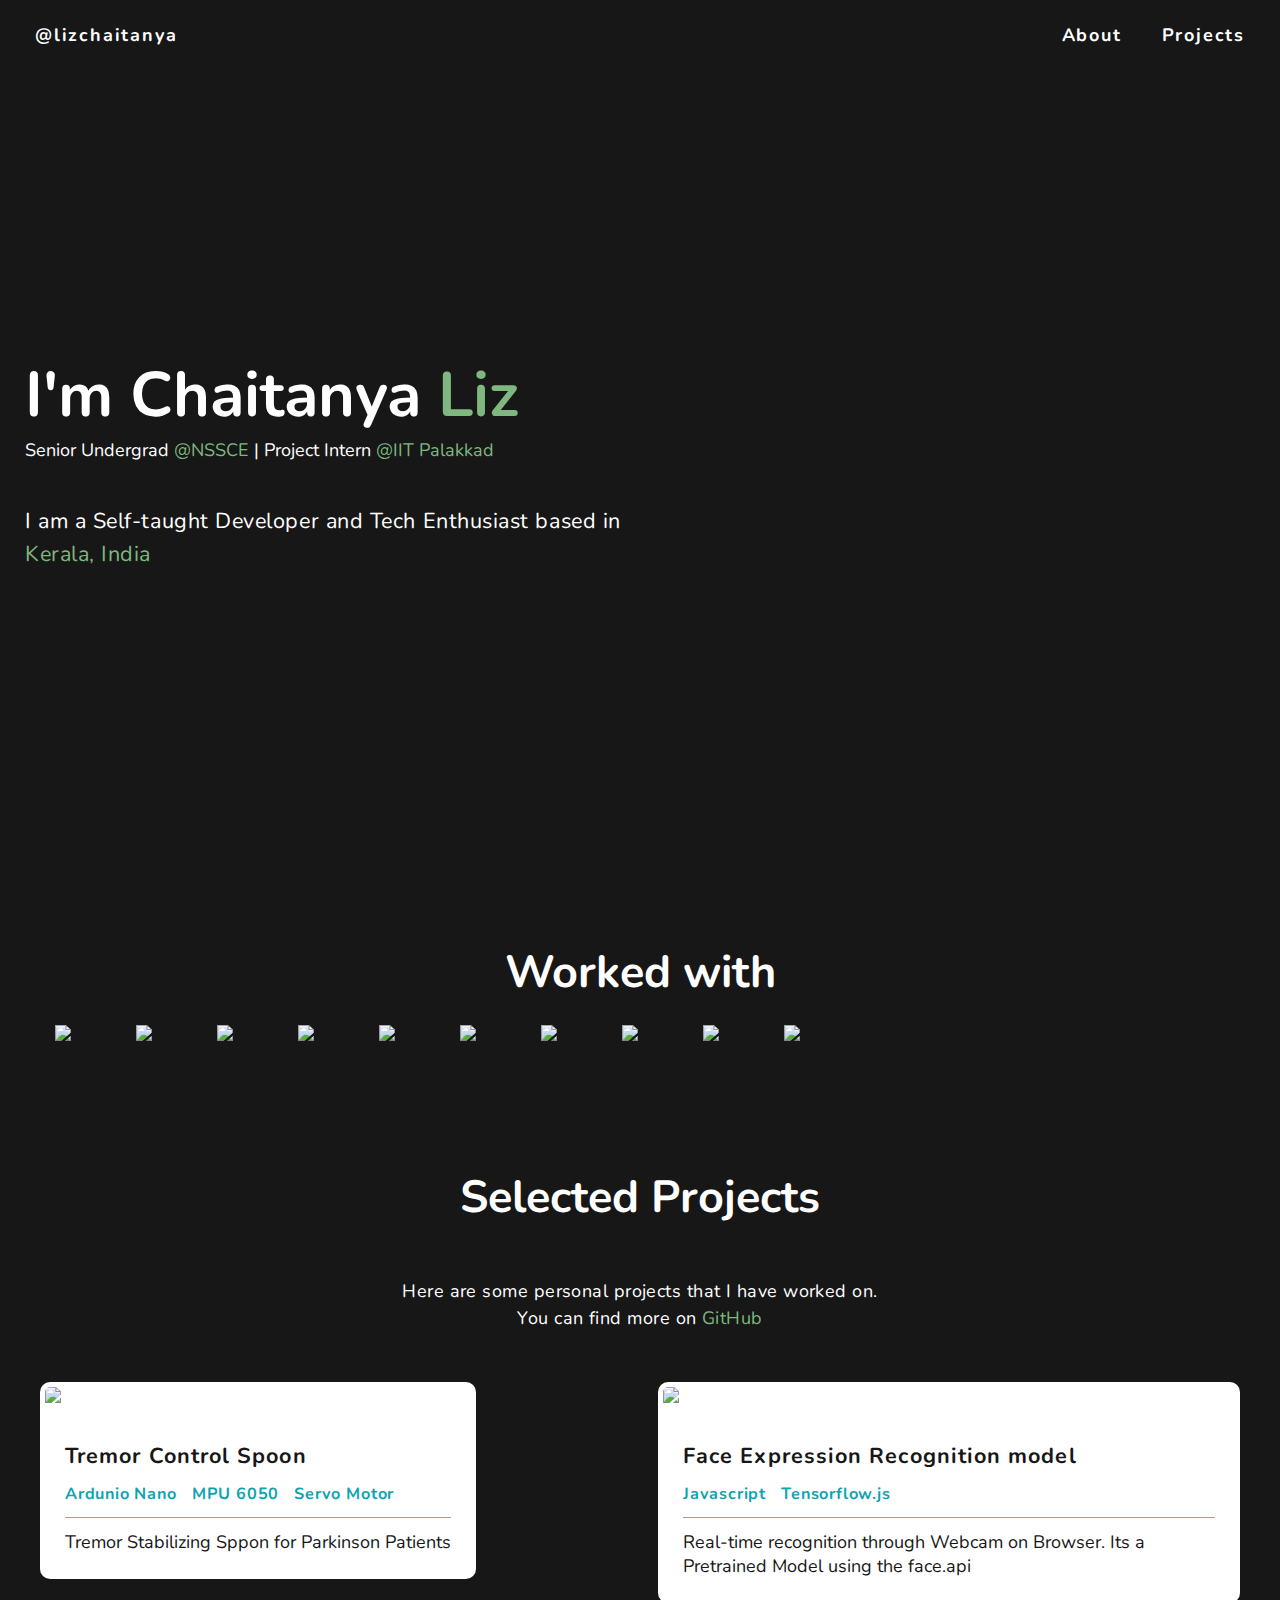
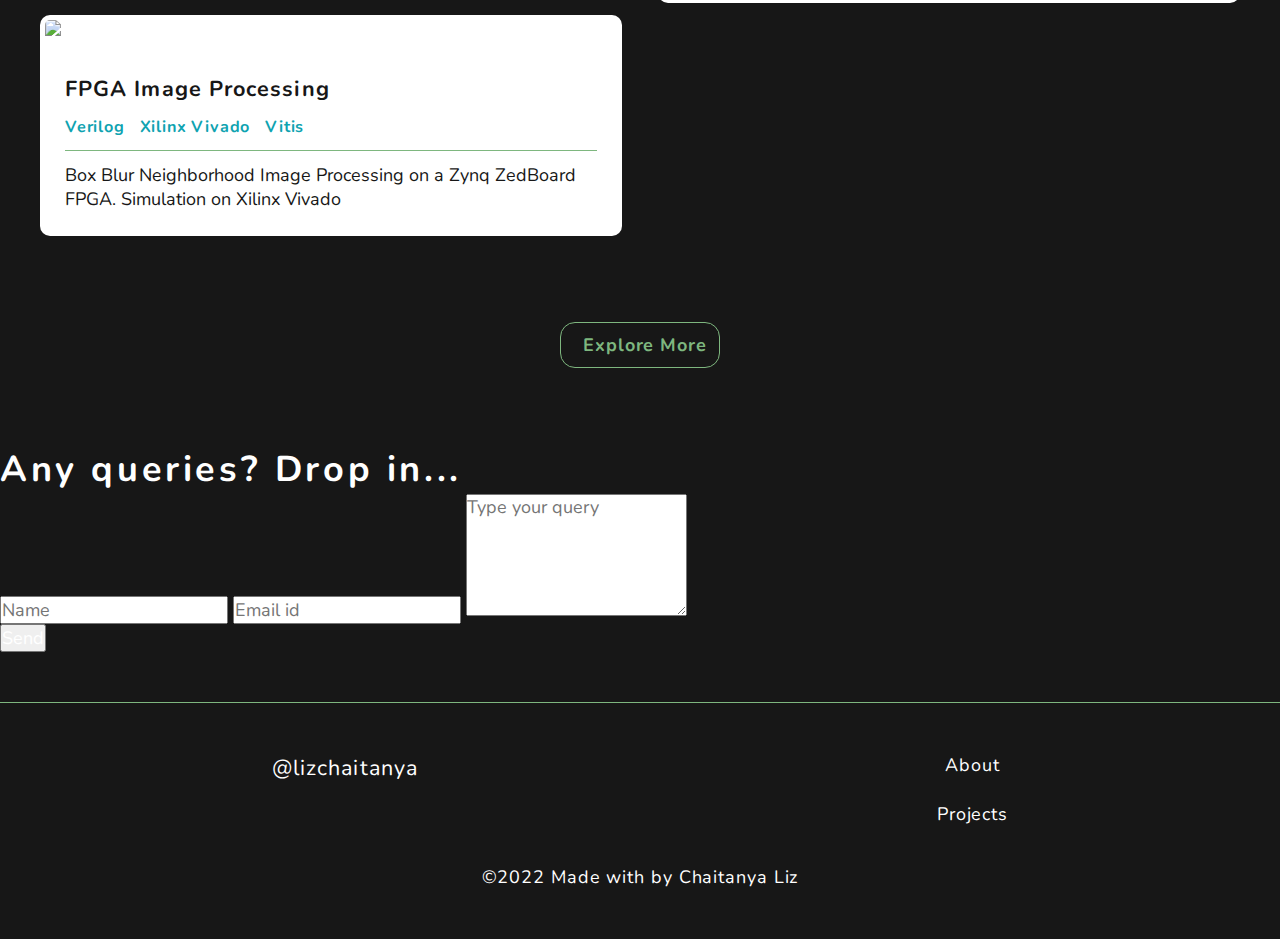
==== commit b3735cd9: "Change medium icon" ====
--- a/index.html
+++ b/index.html
@@ -8,7 +8,7 @@
         <meta http-equiv="X-UA-Compatible" content="IE=edge">
         <meta name="viewport" content="width=device-width, initial-scale=1, shrink-to-fit=no">
 
-        <link rel="canonical" href="https://lizchaitanya.live" />
+        <link rel="canonical" href="https://lizchaitanya.live"/>
 
         <link rel="preconnect" href="https://fonts.googleapis.com">
         <link rel="preconnect" href="https://fonts.gstatic.com" crossorigin>
@@ -56,8 +56,9 @@
         <main class="main-container home-section">
             <section id="home">
                 <div class="landing-page-details">
-                    <h2 class="big-title">I'm Chaitanya Liz</h2>
-                    <h4 class="medium-title">Senior Undergrad | Project Intern @IIT Palakkad</h4>
+                    <h2 class="big-title">I'm Chaitanya <a class="green">Liz</a></h2>
+                    <h4 class="medium-title">Senior Undergrad <a class="green" target="_blank" href="https://www.nssce.ac.in/">@NSSCE </a>
+                        | Project Intern <a class="green" target="_blank" href="https://www.iitpkd.ac.in/">@IIT Palakkad</a></h4>
                     <div class="short-bio">
                         <p>I am a Self-taught Developer and Tech Enthusiast based in <a class="green">Kerala, India</a></p>
                     </div>
@@ -77,21 +78,19 @@
                             </a>
                         </li>
                         <li class="social-link">
-                            <a href="https://twitter.com/lizchaitanya" aria-label="Twitter"
+                            <a href="https://medium.com/@lizchaitanya" aria-label="Medium" target="_blank">
+                                <i class="fa-brands fa-medium"></i>
+                            </a>
+                        </li>
+                        <li class="social-link">
+                            <a href="https://www.youtube.com/channel/UChRjZZFEoZKk3LlcdcoYLPg" aria-label="Youtube" target="_blank">
+                                <i class="fab fa-youtube"></i>
+                            </a>
+                        </li>
+                        <li class="social-link">
+                            <a href="https://x.com/lizchaitanya" aria-label="Twitter"
                                 target="_blank">
-                                <i class="fab fa-twitter"></i>
-                            </a>
-                        </li>
-                        <li class="social-link">
-                            <a href="https://www.instagram.com/lizchaitanya/" aria-label="Instagram"
-                                target="_blank">
-                                <i class="fab fa-instagram"></i>
-                            </a>
-                        </li>
-                        <li class="social-link">
-                            <a href="https://www.youtube.com/channel/UChRjZZFEoZKk3LlcdcoYLPg" aria-label="Youtube"
-                                target="_blank">
-                                <i class="fab fa-youtube"></i>
+                                <i class="fab fa-x-twitter"></i>
                             </a>
                         </li>
                     </ul>
@@ -207,45 +206,26 @@
                     </div>
                     
                 </div>
-
+                
                 <div class="cta-container">
                     <a href="projects.html" class="cta">
                         <span>Explore More</span>
                     </a>
                 </div>
             </section>
-
-            <section class="projects" id="select-projects">
-                <h2>Where to Find Me</h2>
-                <p class="section-description">
-                    Here are all the places you can find me on the
-                    internet.<br>
-                    Feel free to send me a message or mention me in a post.
-                </p>
-                <div class="social-media-list">
-                    <a href="mailto:liz362002@gmail.com" class="social-media-item">
-                        <i class="fas fa-envelope"></i>
-                        Send me an Email
-                    </a>
-                    <a href="https://www.linkedin.com/in/lizchaitanya/" class="social-media-item">
-                        <i class="fab fa-linkedin-in"></i>
-                        Connect on LinkedIn
-                    </a>
-                    <a href="https://github.com/CLiz17" class="social-media-item">
-                        <i class="fab fa-github"></i>
-                        Check out my projects on GitHub
-                    </a>
-                    <a href="https://twitter.com/lizchaitanya" class="social-media-item">
-                        <i class="fab fa-twitter"></i>
-                        Follow or DM on Twitter
-                    </a>
-                    <a href="https://www.instagram.com/lizchaitanya/" class="social-media-item">
-                        <i class="fab fa-instagram"></i>
-                        Follow or DM on Instagram
-                    </a>
-                </div>
-            </section>
         </main>
+
+        <section class="email-form">
+            <h3>Any queries? Drop in...</h3>
+            <form>
+                <input type="text" id="name" placeholder="Name" required>
+                <input type="email" id="email" placeholder="Email id" required>
+                <textarea id="message" rows="5" placeholder="Type your query"></textarea>
+                <div class="button-div">
+                    <button type="submit">Send <i class="fa-sharp fa-solid fa-paper-plane"></i></button>
+                </div>
+            </form>
+        </section>
 
         <footer class="footer-container">
             <div class="footer">
@@ -254,35 +234,25 @@
                     <div class="socials">
                         <ul>
                             <li class="social-link">
-                                <a href="https://www.linkedin.com/in/lizchaitanya/"
-                                    aria-label="LinkedIn" target="_blank">
+                                <a href="https://www.linkedin.com/in/lizchaitanya" aria-label="LinkedIn" target="_blank">
                                     <i class="fab fa-linkedin-in"></i>
                                 </a>
                             </li>
                             <li class="social-link">
-                                <a href="https://github.com/CLiz17" aria-label="GitHub"
-                                    target="_blank">
+                                <a href="https://github.com/CLiz17" aria-label="GitHub" target="_blank">
                                     <i class="fab fa-github"></i>
                                 </a>
                             </li>
                             <li class="social-link">
-                                <a href="https://twitter.com/lizchaitanya" aria-label="Twitter"
-                                    target="_blank">
-                                    <i class="fab fa-twitter"></i>
-                                </a>
-                            </li>
-                            <li class="social-link">
-                                <a href="https://instagram.com/lizchaitanya" aria-label="Instagram"
-                                    target="_blank">
-                                    <i class="fab fa-instagram"></i>
-                                </a>
-                            </li>
-                            <li class="social-link">
-                            <a href="https://www.youtube.com/channel/UChRjZZFEoZKk3LlcdcoYLPg" aria-label="Youtube"
-                                target="_blank">
-                                <i class="fab fa-youtube"></i>
-                            </a>
-                        </li>
+                                <a href="https://medium.com/@lizchaitanya" aria-label="Medium" target="_blank">
+                                    <i class="fa-brands fa-medium"></i>
+                                </a>
+                            </li>
+                            <li class="social-link">
+                                <a href="https://www.youtube.com/channel/UChRjZZFEoZKk3LlcdcoYLPg" aria-label="Youtube" target="_blank">
+                                    <i class="fab fa-youtube"></i>
+                                </a>
+                            </li>
                         </ul>
                     </div>
                 </div>
@@ -299,7 +269,7 @@
                 &copy;2022 Made with <i class="fa fa-heart-o" aria-hidden="true"></i> by Chaitanya Liz
             </p>
         </footer>
-
+        <script src="https://smtpjs.com/v3/smtp.js"></script>
         <script src="./js/main.js"></script>
     </body>
 
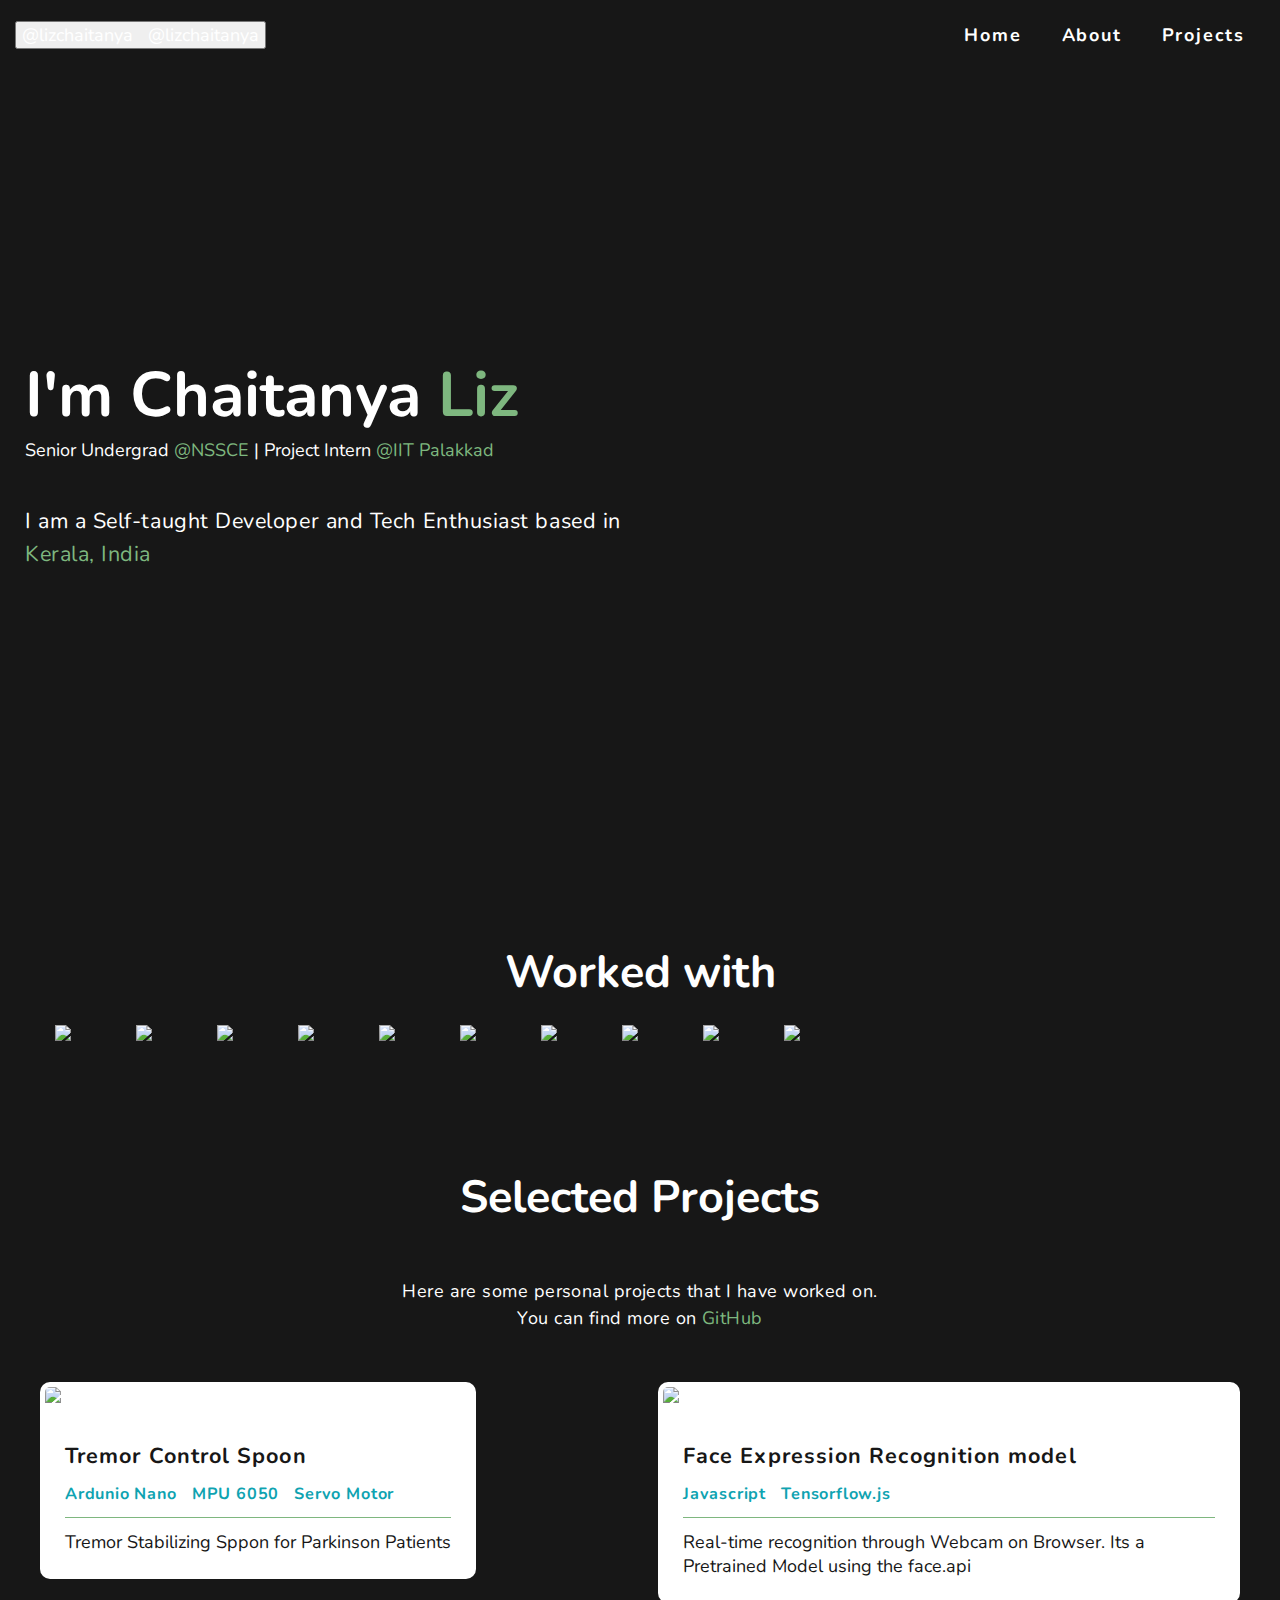
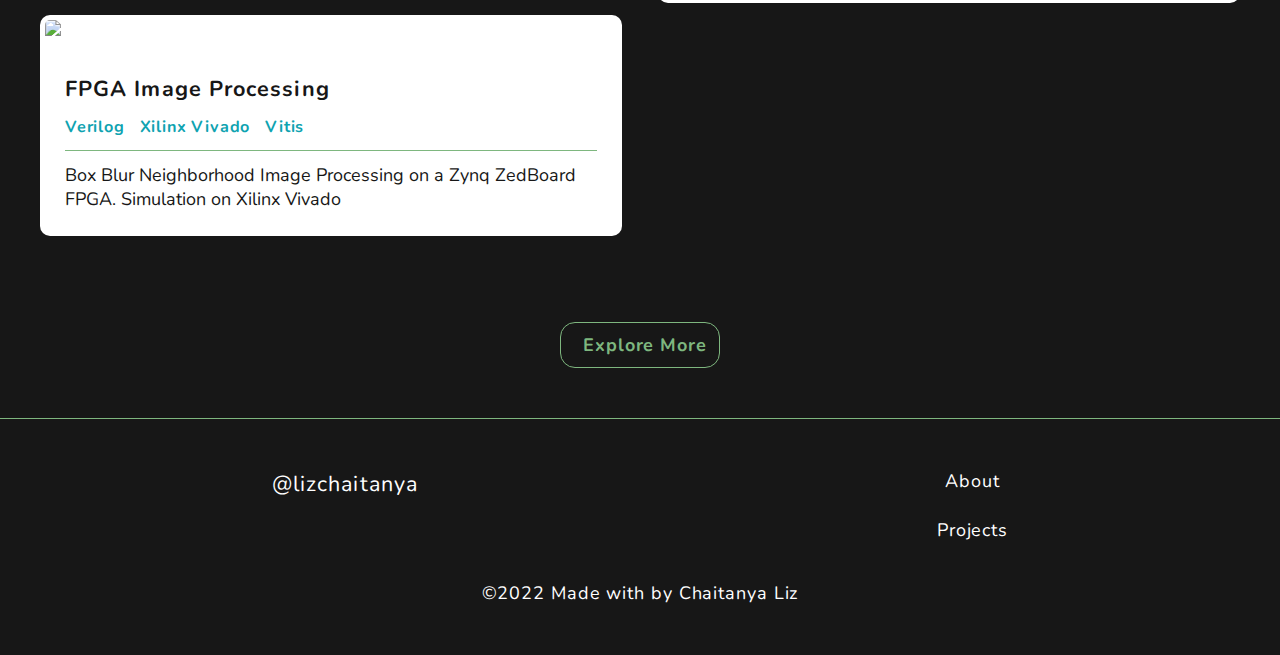
==== commit f1757a65: "Change session nav to about" ====
--- a/index.html
+++ b/index.html
@@ -18,6 +18,10 @@
             href="https://cdnjs.cloudflare.com/ajax/libs/font-awesome/5.15.3/css/all.min.css"
             integrity="sha512-iBBXm8fW90+nuLcSKlbmrPcLa0OT92xO1BIsZ+ywDWZCvqsWgccV3gFoRBv0z+8dLJgyAHIhR35VZc2oM/gI1w=="
             crossorigin="anonymous" referrerpolicy="no-referrer" />
+
+        <link rel="preconnect" href="https://fonts.googleapis.com">
+        <link rel="preconnect" href="https://fonts.gstatic.com" crossorigin>
+        <link href="https://fonts.googleapis.com/css2?family=Gloria+Hallelujah&display=swap" rel="stylesheet">
 
         <link rel="stylesheet" href="./css/main.css" type="text/css">
         <link rel="stylesheet" href="./css/header.css" type="text/css">
@@ -42,11 +46,17 @@
     <body>
         <header class="header">
             <ul>
-                <li class="nav-item"><a href="/">@lizchaitanya</a></li>
+                <li class="nav-item">
+                    <button class="button" data-text="Awesome">
+                        <span class="actual-text">&nbsp;@lizchaitanya&nbsp;</span>
+                        <span aria-hidden="true" class="hover-text">&nbsp;@lizchaitanya&nbsp;</span>
+                    </button>
+                </li>
             </ul>
             <nav class="nav">
                 <div class="toggle"><i class="fas fa-bars"></i></div>
                 <ul class="nav-menu">
+                    <li class="nav-item"><a href="index.html">Home</a></li>
                     <li class="nav-item"><a href="about.html">About</a></li>
                     <li class="nav-item"><a href="projects.html">Projects</a></li>
                 </ul>
@@ -96,24 +106,25 @@
                     </ul>
                 </div>
             </section>
+
             <section id="profile">
                 <div class="page-title">
-                    <h2>Worked with</h>
+                    <h2 class="bottom-heading">Worked with</h>
                 </div>
                 <div class="logos">
                     <div class="logos-slide">
-                        <img src="./img/org-logo/cyberdome.svg">
-                        <img src="./img/org-logo/mulearn.svg">
-                        <img src="./img/org-logo/py.svg">
-                        <img src="./img/org-logo/edc.svg">
-                        <img src="./img/org-logo/ieee.svg">
+                        <img src="./assets/org/cyberdome.svg">
+                        <img src="./assets/org/mulearn.svg">
+                        <img src="./assets/org/py.svg">
+                        <img src="./assets/org/edc.svg">
+                        <img src="./assets/org/ieee.svg">
                     </div>
                     <div class="logos-slide">
-                        <img src="./img/org-logo/cyberdome.svg">
-                        <img src="./img/org-logo/mulearn.svg">
-                        <img src="./img/org-logo/py.svg">
-                        <img src="./img/org-logo/edc.svg">
-                        <img src="./img/org-logo/ieee.svg">
+                        <img src="./assets/org/cyberdome.svg">
+                        <img src="./assets/org/mulearn.svg">
+                        <img src="./assets/org/py.svg">
+                        <img src="./assets/org/edc.svg">
+                        <img src="./assets/org/ieee.svg">
                     </div>
                 </div>
             </section>
@@ -129,7 +140,7 @@
                 <div class="project-cards-container">
             
                     <div class="card">
-                        <img src="/img/project/tremor.jpg" alt="Project Preview Screenshot" class="card-preview-img">
+                        <img src="/assets/project/tremor.jpg" alt="Project Preview Screenshot" class="card-preview-img">
                         <div class="card-info">
                             <div class="title-and-links">
                                 <span class="project-title">
@@ -156,7 +167,7 @@
                     </div>
 
                     <div class="card">
-                        <img src="/img/project/lena-grey.png" alt="Project Preview Screenshot" class="card-preview-img">
+                        <img src="/assets/project/lena-grey.png" alt="Project Preview Screenshot" class="card-preview-img">
                         <div class="card-info">
                             <div class="title-and-links">
                                 <span class="project-title">
@@ -180,7 +191,7 @@
                     </div>
                     
                     <div class="card">
-                        <img src="/img/project/face-recog.png" alt="Project Preview Screenshot" class="card-preview-img">
+                        <img src="/assets/project/face-recog.png" alt="Project Preview Screenshot" class="card-preview-img">
                         <div class="card-info">
                             <div class="title-and-links">
                                 <span class="project-title">
@@ -215,18 +226,6 @@
             </section>
         </main>
 
-        <section class="email-form">
-            <h3>Any queries? Drop in...</h3>
-            <form>
-                <input type="text" id="name" placeholder="Name" required>
-                <input type="email" id="email" placeholder="Email id" required>
-                <textarea id="message" rows="5" placeholder="Type your query"></textarea>
-                <div class="button-div">
-                    <button type="submit">Send <i class="fa-sharp fa-solid fa-paper-plane"></i></button>
-                </div>
-            </form>
-        </section>
-
         <footer class="footer-container">
             <div class="footer">
                 <div class="footer-column">
